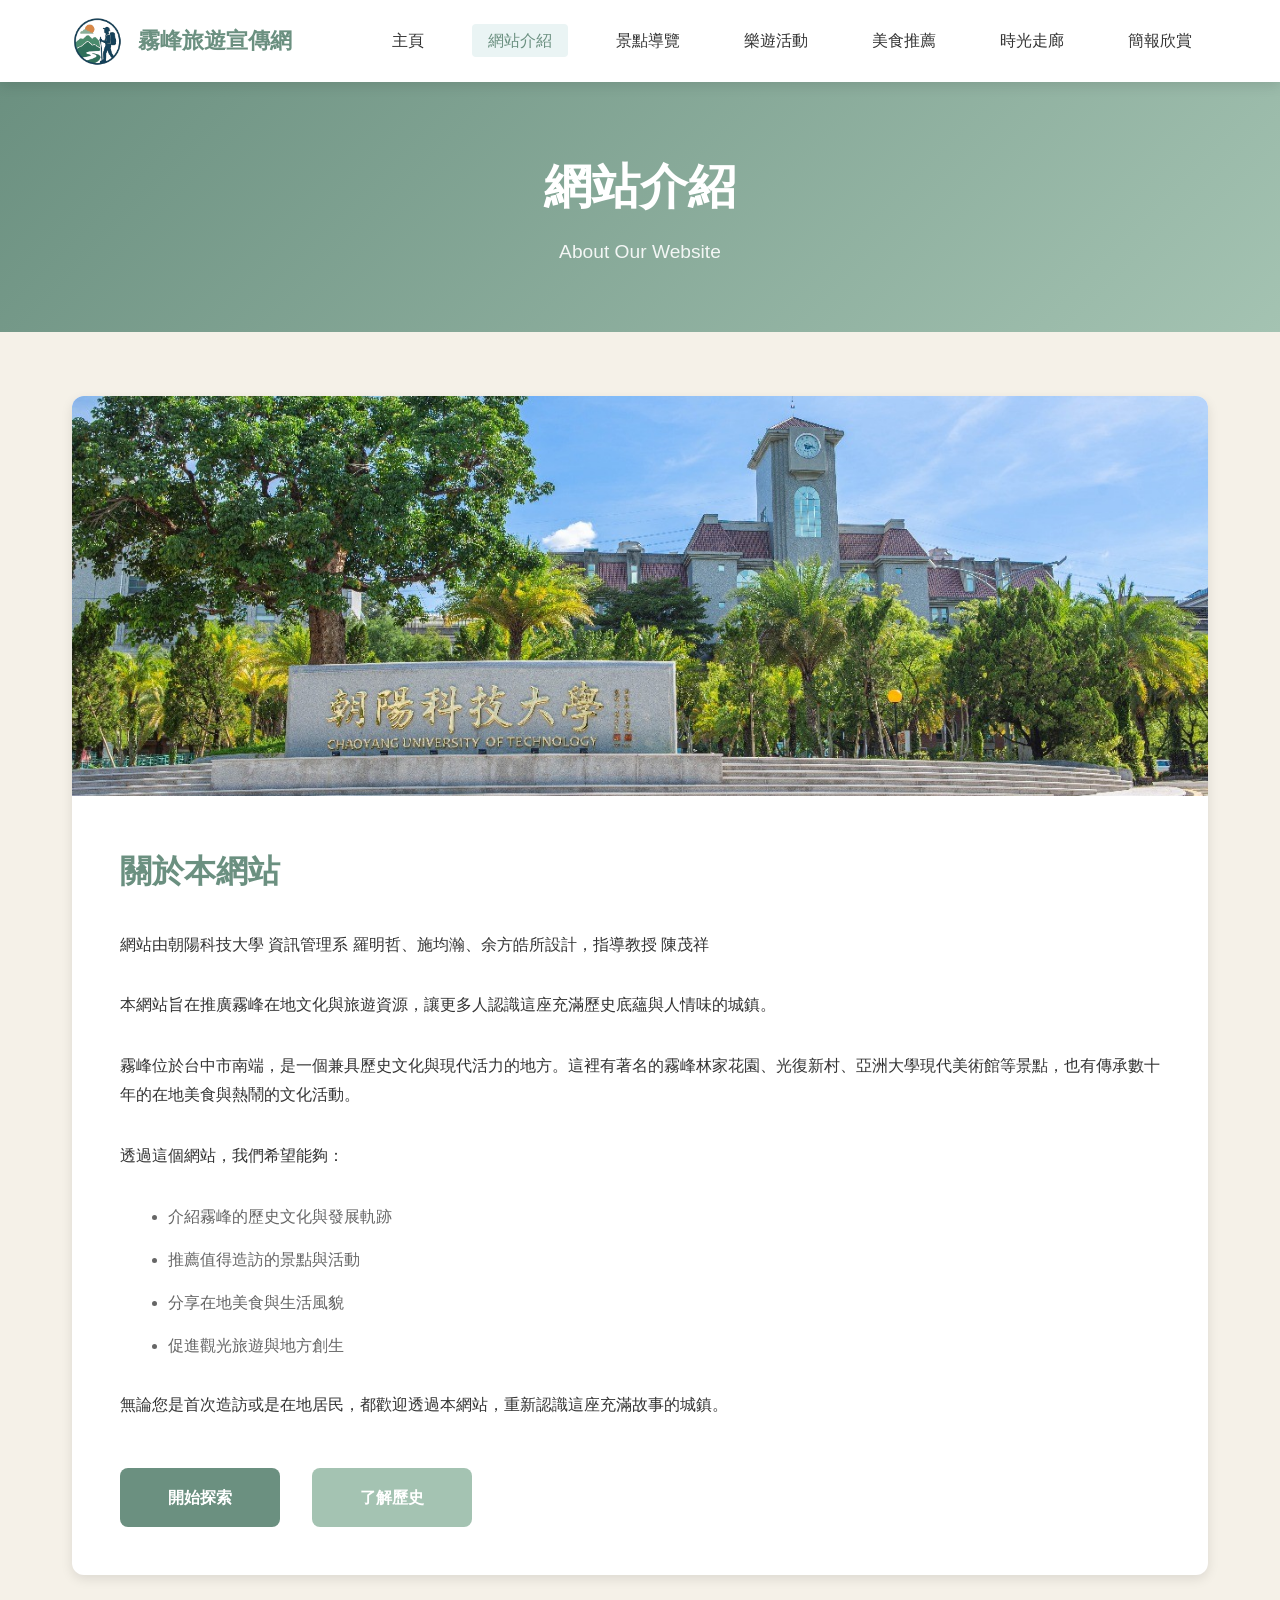
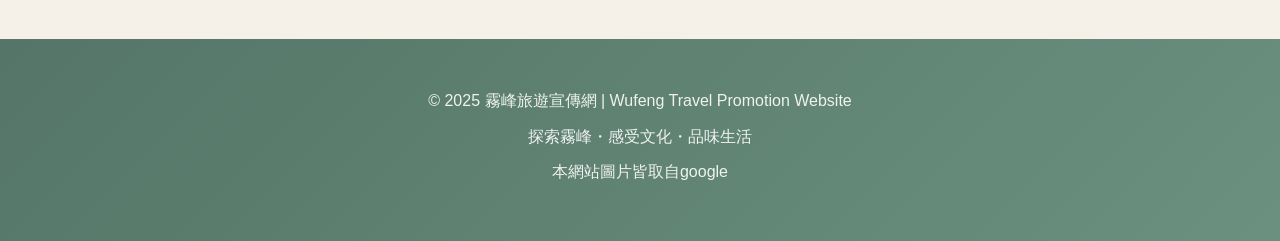
==== about.html @ ab8f2847 "Initial website upload" ====
<!DOCTYPE html>
<html lang="zh-TW">
<head>
    <meta charset="UTF-8">
    <meta name="viewport" content="width=device-width, initial-scale=1.0">
    <title>網站介紹 | 霧峰旅遊宣傳網</title>
    <link rel="stylesheet" href="css/style.css">
</head>
<body>
    <!-- 導覽列 -->
    <nav class="navbar">
        <div class="nav-container">
            <div class="nav-brand">
                <img src="Website Materials/Image/logo.png" alt="霧峰旅遊 Logo" class="logo">
                <span class="site-title">霧峰旅遊宣傳網</span>
            </div>
            <button class="nav-toggle" id="navToggle">
                <span></span>
                <span></span>
                <span></span>
            </button>
            <ul class="nav-menu" id="navMenu">
                <li><a href="index.html">主頁</a></li>
                <li><a href="about.html" class="active">網站介紹</a></li>
                <li><a href="attractions.html">景點導覽</a></li>
                <li><a href="activities.html">樂遊活動</a></li>
                <li><a href="food.html">美食推薦</a></li>
                <li><a href="timeline.html">時光走廊</a></li>
                <li><a href="powerpoint.html">簡報欣賞</a></li>
            </ul>
        </div>
    </nav>

    <!-- 頁面標題 -->
    <section class="page-header">
        <div class="container">
            <h1>網站介紹</h1>
            <p>About Our Website</p>
        </div>
    </section>

    <!-- 網站介紹內容 -->
    <section class="content-section">
        <div class="container">
            <div class="about-content">
                <div class="about-image">
                    <img src="Website Materials/Image/Website Introduction.jpeg" alt="霧峰地標">
                </div>
                <div class="about-text">
                    <h2>關於本網站</h2>
                    <p>網站由朝陽科技大學 資訊管理系 羅明哲、施均瀚、余方皓所設計，指導教授 陳茂祥</p>
                    <p>本網站旨在推廣霧峰在地文化與旅遊資源，讓更多人認識這座充滿歷史底蘊與人情味的城鎮。</p>

                    <p>霧峰位於台中市南端，是一個兼具歷史文化與現代活力的地方。這裡有著名的霧峰林家花園、光復新村、亞洲大學現代美術館等景點，也有傳承數十年的在地美食與熱鬧的文化活動。</p>

                    <p>透過這個網站，我們希望能夠：</p>
                    <ul>
                        <li>介紹霧峰的歷史文化與發展軌跡</li>
                        <li>推薦值得造訪的景點與活動</li>
                        <li>分享在地美食與生活風貌</li>
                        <li>促進觀光旅遊與地方創生</li>
                    </ul>

                    <p>無論您是首次造訪或是在地居民，都歡迎透過本網站，重新認識這座充滿故事的城鎮。</p>

                    <div class="about-cta">
                        <a href="attractions.html" class="btn btn-primary">開始探索</a>
                        <a href="timeline.html" class="btn btn-secondary">了解歷史</a>
                    </div>
                </div>
            </div>
        </div>
    </section>

    <!-- 頁尾 -->
    <footer class="footer">
        <div class="container">
            <p>&copy; 2025 霧峰旅遊宣傳網 | Wufeng Travel Promotion Website</p>
            <p>探索霧峰・感受文化・品味生活</p>
            <p>本網站圖片皆取自google</p>
            <button class="back-to-top" id="backToTop">↑</button>
        </div>
    </footer>

    <script src="js/main.js"></script>
</body>
</html>
---- css/style.css ----
/* ========================================
   全域設定
   ======================================== */

* {
    margin: 0;
    padding: 0;
    box-sizing: border-box;
}

:root {
    /* 配色方案 - 溫潤米色 + 青綠色 */
    --primary-color: #6b9080;
    --primary-dark: #547567;
    --secondary-color: #a4c3b2;
    --accent-color: #eaf4f4;
    --bg-cream: #f5f1e8;
    --bg-white: #ffffff;
    --text-dark: #333333;
    --text-light: #666666;
    --text-white: #ffffff;
    --border-color: #e0dcd0;

    /* 字體 */
    --font-main: 'Microsoft JhengHei', 'PingFang TC', 'Noto Sans TC', sans-serif;

    /* 間距 */
    --spacing-xs: 0.5rem;
    --spacing-sm: 1rem;
    --spacing-md: 2rem;
    --spacing-lg: 3rem;
    --spacing-xl: 4rem;

    /* 陰影 */
    --shadow-sm: 0 2px 4px rgba(0, 0, 0, 0.08);
    --shadow-md: 0 4px 12px rgba(0, 0, 0, 0.1);
    --shadow-lg: 0 8px 24px rgba(0, 0, 0, 0.12);

    /* 圓角 */
    --radius-sm: 4px;
    --radius-md: 8px;
    --radius-lg: 12px;

    /* 轉場 */
    --transition: all 0.3s ease;
}

html {
    scroll-behavior: smooth;
    font-size: 16px;
}

body {
    font-family: var(--font-main);
    color: var(--text-dark);
    background-color: var(--bg-white);
    line-height: 1.7;
    overflow-x: hidden;
}

img {
    max-width: 100%;
    height: auto;
    display: block;
}

a {
    text-decoration: none;
    color: inherit;
    transition: var(--transition);
}

/* ========================================
   容器與版型
   ======================================== */

.container {
    max-width: 1200px;
    margin: 0 auto;
    padding: 0 var(--spacing-md);
}

/* ========================================
   導覽列（固定）
   ======================================== */

.navbar {
    position: sticky;
    top: 0;
    background-color: var(--bg-white);
    box-shadow: var(--shadow-md);
    z-index: 1000;
    padding: var(--spacing-sm) 0;
}

.nav-container {
    max-width: 1200px;
    margin: 0 auto;
    padding: 0 var(--spacing-md);
    display: flex;
    justify-content: space-between;
    align-items: center;
}

.nav-brand {
    display: flex;
    align-items: center;
    gap: var(--spacing-sm);
}

.logo {
    height: 50px;
    width: auto;
}

.site-title {
    font-size: 1.4rem;
    font-weight: 700;
    color: var(--primary-color);
}

.nav-menu {
    display: flex;
    list-style: none;
    gap: var(--spacing-md);
}

.nav-menu a {
    font-size: 1rem;
    font-weight: 500;
    color: var(--text-dark);
    padding: var(--spacing-xs) var(--spacing-sm);
    border-radius: var(--radius-sm);
    transition: var(--transition);
}

.nav-menu a:hover,
.nav-menu a.active {
    color: var(--primary-color);
    background-color: var(--accent-color);
}

/* 漢堡選單按鈕（手機版） */
.nav-toggle {
    display: none;
    flex-direction: column;
    gap: 4px;
    background: none;
    border: none;
    cursor: pointer;
    padding: var(--spacing-xs);
}

.nav-toggle span {
    display: block;
    width: 25px;
    height: 3px;
    background-color: var(--primary-color);
    border-radius: 2px;
    transition: var(--transition);
}

/* ========================================
   輪播圖
   ======================================== */

.carousel-section {
    position: relative;
    width: 100%;
    overflow: hidden;
}

.carousel {
    position: relative;
    width: 100%;
    height: 600px;
}

.carousel-inner {
    display: flex;
    height: 100%;
    transition: transform 0.5s ease-in-out;
}

.carousel-item {
    min-width: 100%;
    height: 100%;
    position: relative;
    display: none;
}

.carousel-item.active {
    display: block;
}

.carousel-item img {
    width: 100%;
    height: 100%;
    object-fit: cover;
}

.carousel-caption {
    position: absolute;
    bottom: 80px;
    left: 50%;
    transform: translateX(-50%);
    text-align: center;
    color: var(--text-white);
    background: rgba(0, 0, 0, 0.5);
    padding: var(--spacing-md) var(--spacing-lg);
    border-radius: var(--radius-lg);
    backdrop-filter: blur(8px);
    max-width: 90%;
}

.carousel-caption h2 {
    font-size: 2.5rem;
    margin-bottom: var(--spacing-sm);
    font-weight: 700;
}

.carousel-caption p {
    font-size: 1.2rem;
    opacity: 0.95;
}

/* 輪播控制按鈕 */
.carousel-control {
    position: absolute;
    top: 50%;
    transform: translateY(-50%);
    background-color: rgba(255, 255, 255, 0.8);
    color: var(--primary-color);
    border: none;
    padding: var(--spacing-sm) var(--spacing-md);
    font-size: 2rem;
    cursor: pointer;
    border-radius: var(--radius-md);
    transition: var(--transition);
    z-index: 10;
}

.carousel-control:hover {
    background-color: var(--primary-color);
    color: var(--text-white);
}

.carousel-control.prev {
    left: 20px;
}

.carousel-control.next {
    right: 20px;
}

/* 輪播指示器 */
.carousel-indicators {
    position: absolute;
    bottom: 20px;
    left: 50%;
    transform: translateX(-50%);
    display: flex;
    gap: 10px;
    z-index: 10;
}

.carousel-indicator {
    width: 12px;
    height: 12px;
    border-radius: 50%;
    background-color: rgba(255, 255, 255, 0.5);
    border: 2px solid var(--text-white);
    cursor: pointer;
    transition: var(--transition);
}

.carousel-indicator.active {
    background-color: var(--text-white);
    transform: scale(1.2);
}

/* ========================================
   快速導覽區
   ======================================== */

.quick-nav {
    padding: var(--spacing-xl) 0;
    background-color: var(--bg-cream);
}

.section-title {
    text-align: center;
    font-size: 2.2rem;
    color: var(--primary-color);
    margin-bottom: var(--spacing-lg);
    font-weight: 700;
}

.quick-nav-grid {
    display: grid;
    grid-template-columns: repeat(auto-fit, minmax(250px, 1fr));
    gap: var(--spacing-md);
    margin-top: var(--spacing-md);
}

.quick-nav-card {
    background-color: var(--bg-white);
    padding: var(--spacing-md);
    border-radius: var(--radius-lg);
    text-align: center;
    box-shadow: var(--shadow-sm);
    transition: var(--transition);
    cursor: pointer;
}

.quick-nav-card:hover {
    transform: translateY(-8px);
    box-shadow: var(--shadow-lg);
    background-color: var(--accent-color);
}

.quick-nav-icon {
    font-size: 3rem;
    margin-bottom: var(--spacing-sm);
}

.quick-nav-card h3 {
    font-size: 1.4rem;
    color: var(--primary-color);
    margin-bottom: var(--spacing-xs);
}

.quick-nav-card p {
    color: var(--text-light);
    font-size: 0.95rem;
}

/* ========================================
   音樂欣賞區
   ======================================== */

.music-section {
    padding: var(--spacing-xl) 0;
    background-color: var(--bg-white);
}

.music-description {
    text-align: center;
    color: var(--text-light);
    margin-bottom: var(--spacing-md);
    font-size: 1.1rem;
}

.video-container {
    max-width: 800px;
    margin: 0 auto;
    border-radius: var(--radius-lg);
    overflow: hidden;
    box-shadow: var(--shadow-lg);
}

.video-container video {
    width: 100%;
    height: auto;
    display: block;
}

/* ========================================
   頁面標題
   ======================================== */

.page-header {
    background: linear-gradient(135deg, var(--primary-color), var(--secondary-color));
    color: var(--text-white);
    padding: var(--spacing-xl) 0;
    text-align: center;
}

.page-header h1 {
    font-size: 3rem;
    margin-bottom: var(--spacing-xs);
    font-weight: 700;
}

.page-header p {
    font-size: 1.2rem;
    opacity: 0.9;
}

/* ========================================
   內容區域
   ======================================== */

.content-section {
    padding: var(--spacing-xl) 0;
    background-color: var(--bg-cream);
}

/* About 頁面 */
.about-content {
    background-color: var(--bg-white);
    border-radius: var(--radius-lg);
    overflow: hidden;
    box-shadow: var(--shadow-md);
}

.about-image img {
    width: 100%;
    height: 400px;
    object-fit: cover;
}

.about-text {
    padding: var(--spacing-lg);
}

.about-text h2 {
    color: var(--primary-color);
    font-size: 2rem;
    margin-bottom: var(--spacing-md);
}

.about-text p {
    margin-bottom: var(--spacing-md);
    line-height: 1.8;
    color: var(--text-dark);
}

.about-text ul {
    margin: var(--spacing-md) 0;
    padding-left: var(--spacing-lg);
}

.about-text li {
    margin-bottom: var(--spacing-sm);
    color: var(--text-light);
}

.about-cta {
    display: flex;
    gap: var(--spacing-md);
    margin-top: var(--spacing-lg);
}

/* ========================================
   項目網格（景點、活動、美食）
   ======================================== */

.items-grid {
    display: grid;
    grid-template-columns: repeat(auto-fill, minmax(350px, 1fr));
    gap: var(--spacing-lg);
}

.item-card {
    background-color: var(--bg-white);
    border-radius: var(--radius-lg);
    overflow: hidden;
    box-shadow: var(--shadow-md);
    transition: var(--transition);
}

.item-card:hover {
    transform: translateY(-5px);
    box-shadow: var(--shadow-lg);
}

.item-image {
    width: 100%;
    height: 250px;
    overflow: hidden;
}

.item-image img {
    width: 100%;
    height: 100%;
    object-fit: cover;
    transition: var(--transition);
}

.item-card:hover .item-image img {
    transform: scale(1.08);
}

.item-content {
    padding: var(--spacing-md);
}

.item-content h3 {
    color: var(--primary-color);
    font-size: 1.4rem;
    margin-bottom: var(--spacing-sm);
}

.item-date {
    color: var(--text-light);
    font-size: 0.9rem;
    margin-bottom: var(--spacing-sm);
}

.item-description {
    color: var(--text-dark);
    line-height: 1.7;
    margin-bottom: var(--spacing-md);
}

.item-meta {
    background-color: var(--accent-color);
    padding: var(--spacing-sm);
    border-radius: var(--radius-sm);
    margin: var(--spacing-md) 0;
    font-size: 0.95rem;
}

.item-meta p {
    margin-bottom: var(--spacing-xs);
}

.item-status {
    color: #d97706;
    font-weight: 600;
}

/* 美食頁面特殊樣式 */
.item-card.featured {
    grid-column: span 1;
}

.item-card.featured .item-content h4 {
    color: var(--primary-color);
    font-size: 1.2rem;
    margin-top: var(--spacing-md);
    margin-bottom: var(--spacing-sm);
}

.food-highlight {
    background: linear-gradient(135deg, var(--accent-color), var(--secondary-color));
    padding: var(--spacing-md);
    border-radius: var(--radius-md);
    margin-top: var(--spacing-md);
}

.food-highlight h4 {
    color: var(--primary-dark) !important;
    margin-bottom: var(--spacing-sm);
}

.food-highlight p {
    color: var(--text-dark);
    line-height: 1.8;
    font-style: italic;
}

/* 活動橫幅 */
.event-banner {
    width: 100%;
    height: 400px;
    overflow: hidden;
    border-radius: var(--radius-lg);
    margin-bottom: var(--spacing-lg);
    box-shadow: var(--shadow-md);
}

.event-banner img {
    width: 100%;
    height: 100%;
    object-fit: cover;
}

.event-intro {
    background-color: var(--bg-white);
    padding: var(--spacing-lg);
    border-radius: var(--radius-lg);
    margin-bottom: var(--spacing-lg);
    box-shadow: var(--shadow-md);
}

.event-intro h2 {
    color: var(--primary-color);
    font-size: 2rem;
    margin-bottom: var(--spacing-md);
}

.event-intro p {
    line-height: 1.8;
    margin-bottom: var(--spacing-md);
    color: var(--text-dark);
}

/* ========================================
   時光走廊
   ======================================== */

.timeline-section {
    padding: var(--spacing-xl) 0;
    background-color: var(--bg-cream);
}

.timeline-banner {
    width: 100%;
    height: 400px;
    overflow: hidden;
    border-radius: var(--radius-lg);
    margin-bottom: var(--spacing-lg);
    box-shadow: var(--shadow-md);
}

.timeline-banner img {
    width: 100%;
    height: 100%;
    object-fit: cover;
}

.timeline-intro {
    background-color: var(--bg-white);
    padding: var(--spacing-lg);
    border-radius: var(--radius-lg);
    margin-bottom: var(--spacing-xl);
    box-shadow: var(--shadow-md);
    text-align: center;
}

.timeline-intro h2 {
    color: var(--primary-color);
    font-size: 1.8rem;
    margin-bottom: var(--spacing-md);
}

.timeline-intro p {
    line-height: 1.9;
    color: var(--text-dark);
    font-size: 1.05rem;
}

.timeline-content {
    position: relative;
    padding-left: 60px;
}

.timeline-item {
    position: relative;
    margin-bottom: var(--spacing-xl);
}

.timeline-marker {
    position: absolute;
    left: -60px;
    top: 0;
}

.timeline-icon {
    width: 50px;
    height: 50px;
    border-radius: 50%;
    background-color: var(--primary-color);
    color: var(--text-white);
    display: flex;
    align-items: center;
    justify-content: center;
    font-size: 1.5rem;
    box-shadow: var(--shadow-md);
}

.timeline-item::before {
    content: '';
    position: absolute;
    left: -35px;
    top: 50px;
    width: 3px;
    height: calc(100% + 40px);
    background: linear-gradient(to bottom, var(--primary-color), var(--secondary-color));
}

.timeline-item:last-child::before {
    display: none;
}

.timeline-card {
    background-color: var(--bg-white);
    padding: var(--spacing-lg);
    border-radius: var(--radius-lg);
    box-shadow: var(--shadow-md);
    transition: var(--transition);
}

.timeline-card:hover {
    box-shadow: var(--shadow-lg);
    transform: translateX(5px);
}

.timeline-card h3 {
    color: var(--primary-color);
    font-size: 1.6rem;
    margin-bottom: var(--spacing-md);
}

.timeline-card p {
    line-height: 1.8;
    color: var(--text-dark);
    margin-bottom: var(--spacing-md);
}

.timeline-closing {
    text-align: center;
    font-style: italic;
    color: var(--primary-dark);
    font-size: 1.1rem;
    font-weight: 500;
    margin-top: var(--spacing-lg);
}

/* ========================================
   查看更多功能
   ======================================== */

.item-description-container {
    position: relative;
}

.item-description.collapsed {
    max-height: 4.5em;
    overflow: hidden;
    position: relative;
}

.item-description.collapsed::after {
    content: '';
    position: absolute;
    bottom: 0;
    left: 0;
    right: 0;
    height: 2em;
    background: linear-gradient(to bottom, transparent, var(--bg-white));
}

.item-description.expanded {
    max-height: none;
}

.read-more-btn {
    display: inline-block;
    color: var(--primary-color);
    font-weight: 600;
    font-size: 0.9rem;
    cursor: pointer;
    margin-top: var(--spacing-xs);
    padding: var(--spacing-xs) 0;
    border: none;
    background: none;
    transition: var(--transition);
}

.read-more-btn:hover {
    color: var(--primary-dark);
    text-decoration: underline;
}

.read-more-btn::after {
    content: ' ▼';
    font-size: 0.8em;
}

.read-more-btn.expanded::after {
    content: ' ▲';
}

/* ========================================
   按鈕
   ======================================== */

.btn {
    display: inline-block;
    padding: var(--spacing-sm) var(--spacing-lg);
    border-radius: var(--radius-md);
    font-weight: 600;
    text-align: center;
    cursor: pointer;
    transition: var(--transition);
    border: none;
    font-size: 1rem;
}

.btn-primary {
    background-color: var(--primary-color);
    color: var(--text-white);
}

.btn-primary:hover {
    background-color: var(--primary-dark);
    transform: translateY(-2px);
    box-shadow: var(--shadow-md);
}

.btn-secondary {
    background-color: var(--secondary-color);
    color: var(--text-white);
}

.btn-secondary:hover {
    background-color: var(--primary-color);
    transform: translateY(-2px);
    box-shadow: var(--shadow-md);
}

.btn-small {
    padding: var(--spacing-xs) var(--spacing-md);
    font-size: 0.9rem;
}

.btn-disabled {
    background-color: #cccccc;
    color: #666666;
    cursor: not-allowed;
}

.btn-disabled:hover {
    transform: none;
    box-shadow: none;
}

/* ========================================
   頁尾
   ======================================== */

.footer {
    background: linear-gradient(135deg, var(--primary-dark), var(--primary-color));
    color: var(--text-white);
    padding: var(--spacing-lg) 0;
    text-align: center;
    margin-top: auto;
}

.footer p {
    margin-bottom: var(--spacing-xs);
    opacity: 0.9;
}

.back-to-top {
    position: fixed;
    bottom: 30px;
    right: 30px;
    width: 50px;
    height: 50px;
    background-color: var(--primary-color);
    color: var(--text-white);
    border: none;
    border-radius: 50%;
    font-size: 1.5rem;
    cursor: pointer;
    box-shadow: var(--shadow-lg);
    transition: var(--transition);
    opacity: 0;
    visibility: hidden;
}

.back-to-top.visible {
    opacity: 1;
    visibility: visible;
}

.back-to-top:hover {
    background-color: var(--primary-dark);
    transform: translateY(-5px);
}

/* ========================================
   Modal 彈窗樣式
   ======================================== */

.modal {
    display: none;
    position: fixed;
    z-index: 2000;
    left: 0;
    top: 0;
    width: 100%;
    height: 100%;
    overflow: auto;
    background-color: rgba(0, 0, 0, 0.7);
    animation: fadeIn 0.3s ease;
}

@keyframes fadeIn {
    from { opacity: 0; }
    to { opacity: 1; }
}

.modal.show {
    display: block;
}

.modal-content {
    position: relative;
    background-color: var(--bg-white);
    margin: 2% auto;
    padding: 0;
    border-radius: var(--radius-lg);
    width: 90%;
    max-width: 900px;
    max-height: 90vh;
    overflow-y: auto;
    box-shadow: var(--shadow-lg);
    animation: slideDown 0.3s ease;
}

@keyframes slideDown {
    from {
        transform: translateY(-50px);
        opacity: 0;
    }
    to {
        transform: translateY(0);
        opacity: 1;
    }
}

.modal-close {
    position: sticky;
    top: 10px;
    right: 10px;
    float: right;
    width: 45px;
    height: 45px;
    font-size: 2rem;
    font-weight: 300;
    color: var(--text-white);
    background-color: rgba(107, 144, 128, 0.9);
    display: flex;
    align-items: center;
    justify-content: center;
    cursor: pointer;
    z-index: 10;
    border-radius: 50%;
    transition: var(--transition);
    box-shadow: var(--shadow-md);
}

.modal-close:hover,
.modal-close:focus {
    background-color: var(--primary-dark);
    transform: rotate(90deg) scale(1.1);
    box-shadow: var(--shadow-lg);
}

.detail-content {
    padding: 0;
}

.detail-content h2 {
    color: var(--text-white);
    font-size: 2.2rem;
    margin: 0;
    padding: var(--spacing-lg);
    line-height: 1.4;
    background: linear-gradient(135deg, var(--primary-color), var(--secondary-color));
    border-radius: var(--radius-lg) var(--radius-lg) 0 0;
    text-shadow: 0 2px 4px rgba(0, 0, 0, 0.2);
}

.detail-category {
    width: 800px;
    height: 50px;
    color: rgba(255, 255, 255, 0.95);
    font-size: 1rem;
    margin: 0;
    padding: 0 var(--spacing-lg) var(--spacing-md) var(--spacing-lg);
    background: linear-gradient(135deg, var(--primary-color), var(--secondary-color));
    display: flex;
    align-items: center;
    gap: var(--spacing-xs);
    
    /* 🟢 加入這兩行 */
border-top-right-radius: 12px;
}
.detail-cate {
    width: 100%;
    height: 30px;
    color: rgba(255, 255, 255, 0.95);
    font-size: 1rem;
    margin: 0;
    padding: 0 var(--spacing-lg) var(--spacing-md) var(--spacing-lg);
    background: linear-gradient(135deg, var(--primary-color), var(--secondary-color));
    display: flex;
    align-items: center;
    gap: var(--spacing-xs);
}

.detail-category::before {
    content: '📅';
    font-size: 1.2rem;
}

.detail-image {
    width: 100%;
    height: 450px;
    object-fit: cover;
    margin: 0;
    box-shadow: 0 4px 8px rgba(0, 0, 0, 0.1) inset;
}

.detail-text {
    line-height: 1.8;
    padding: var(--spacing-lg);
}

.detail-text h3 {
    color: var(--primary-color);
    font-size: 1.6rem;
    margin-top: var(--spacing-xl);
    margin-bottom: var(--spacing-md);
    padding-bottom: var(--spacing-sm);
    border-bottom: 3px solid var(--accent-color);
    display: flex;
    align-items: center;
    gap: var(--spacing-sm);
}

.detail-text h3::before {
    content: '✦';
    color: var(--secondary-color);
    font-size: 1.4rem;
}

.detail-text h3:first-of-type {
    margin-top: 0;
}

.detail-text h4 {
    color: var(--primary-dark);
    font-size: 1.2rem;
    margin-top: var(--spacing-lg);
    margin-bottom: var(--spacing-md);
    display: flex;
    align-items: center;
    gap: var(--spacing-xs);
}

.detail-text h4::before {
    content: '▸';
    color: var(--secondary-color);
    font-size: 1rem;
}

.detail-text p {
    margin-bottom: var(--spacing-md);
    color: var(--text-dark);
    text-align: justify;
}

.detail-text p strong {
    color: var(--primary-dark);
    font-weight: 600;
    background-color: var(--accent-color);
    padding: 2px 6px;
    border-radius: 3px;
}

/* 資訊卡片樣式 */
.info-card {
    background: linear-gradient(135deg, var(--accent-color), #f0f8f8);
    padding: var(--spacing-md);
    border-radius: var(--radius-md);
    margin: var(--spacing-md) 0;
    border-left: 4px solid var(--primary-color);
    box-shadow: var(--shadow-sm);
}

.info-card p {
    margin-bottom: var(--spacing-sm);
}

.info-card p:last-child {
    margin-bottom: 0;
}

/* 列表樣式優化 */
.detail-text p:has(strong)::before {
    margin-right: var(--spacing-xs);
}

/* 演出陣容特殊樣式 */
.lineup-item {
    background-color: var(--bg-white);
    padding: var(--spacing-sm) var(--spacing-md);
    margin: var(--spacing-xs) 0;
    border-radius: var(--radius-sm);
    border-left: 3px solid var(--secondary-color);
    transition: var(--transition);
}

.lineup-item:hover {
    transform: translateX(5px);
    box-shadow: var(--shadow-sm);
}

/* ========================================
   響應式設計
   ======================================== */

@media (max-width: 768px) {
    /* 導覽列 */
    .nav-toggle {
        display: flex;
    }

    .nav-menu {
        position: fixed;
        top: 80px;
        left: -100%;
        width: 100%;
        flex-direction: column;
        background-color: var(--bg-white);
        box-shadow: var(--shadow-lg);
        padding: var(--spacing-md);
        transition: var(--transition);
        gap: 0;
    }

    .nav-menu.active {
        left: 0;
    }

    .nav-menu li {
        width: 100%;
        border-bottom: 1px solid var(--border-color);
    }

    .nav-menu a {
        display: block;
        padding: var(--spacing-md);
        width: 100%;
    }

    .site-title {
        font-size: 1.1rem;
    }

    .logo {
        height: 40px;
    }

    /* 輪播圖 */
    .carousel {
        height: 400px;
    }

    .carousel-caption h2 {
        font-size: 1.8rem;
    }

    .carousel-caption p {
        font-size: 1rem;
    }

    .carousel-control {
        padding: var(--spacing-xs) var(--spacing-sm);
        font-size: 1.5rem;
    }

    /* 頁面標題 */
    .page-header h1 {
        font-size: 2rem;
    }

    .page-header p {
        font-size: 1rem;
    }

    /* 區塊標題 */
    .section-title {
        font-size: 1.8rem;
    }

    /* 快速導覽 */
    .quick-nav-grid {
        grid-template-columns: 1fr;
    }

    /* 項目網格 */
    .items-grid {
        grid-template-columns: 1fr;
    }

    /* About CTA */
    .about-cta {
        flex-direction: column;
    }

    .about-cta .btn {
        width: 100%;
    }

    /* 時光走廊 */
    .timeline-content {
        padding-left: 40px;
    }

    .timeline-marker {
        left: -40px;
    }

    .timeline-icon {
        width: 40px;
        height: 40px;
        font-size: 1.2rem;
    }

    .timeline-item::before {
        left: -20px;
        top: 40px;
    }

    .timeline-card h3 {
        font-size: 1.3rem;
    }

    /* 橫幅圖片 */
    .timeline-banner,
    .event-banner {
        height: 250px;
    }

    /* 返回頂部按鈕 */
    .back-to-top {
        bottom: 20px;
        right: 20px;
        width: 45px;
        height: 45px;
        font-size: 1.3rem;
    }

    /* Modal 彈窗 */
    .modal-content {
        width: 95%;
        margin: 5% auto;
        max-height: 85vh;
    }

    .detail-image {
        height: 250px;
    }

    .detail-content h2 {
        font-size: 1.5rem;
    }

    .detail-text h3 {
        font-size: 1.3rem;
    }

    .modal-close {
        font-size: 2rem;
        padding: var(--spacing-xs) var(--spacing-sm);
    }
}

@media (max-width: 480px) {
    html {
        font-size: 14px;
    }

    .carousel {
        height: 300px;
    }

    .carousel-caption {
        bottom: 40px;
        padding: var(--spacing-sm) var(--spacing-md);
    }

    .carousel-caption h2 {
        font-size: 1.4rem;
    }

    .carousel-caption p {
        font-size: 0.9rem;
    }
}

/* ========================================
   覆蓋 Modal「了解更多」標題與副標題樣式
   ======================================== */

/* 標題區域容器 - 將標題和副標題放在同一行 */
.detail-content {
    position: relative;
}

.detail-content h2 {
    color: var(--text-white);
    font-size: 2.4rem;
    font-weight: 800;
    letter-spacing: 1px;
    margin: 0;
    padding: 1.5rem 2rem 0.5rem 2rem;
    line-height: 1.4;

    /* 柔和漸層＋流動效果 */
    background: linear-gradient(135deg, #6b9080, #a4c3b2, #eaf4f4);
    background-size: 200% 200%;
    animation: gradientShift 6s ease infinite;

    border-top-left-radius: var(--radius-lg);
    border-top-right-radius: var(--radius-lg);

    /* 文字陰影提升可讀性 */
    text-shadow: 0 2px 6px rgba(0, 0, 0, 0.25),
                 0 0 10px rgba(255, 255, 255, 0.35);

    /* 移除底部裝飾線，讓背景連續 */
    border-bottom: none;
}

@keyframes gradientShift {
    0% { background-position: 0% 50%; }
    50% { background-position: 100% 50%; }
    100% { background-position: 0% 50%; }
}

/* 副標標題列（例如：傳統小吃｜超過60年歷史） - 與標題在同一個背景區域 */
.detail-category {
    display: flex;
    align-items: center;
    gap: 0.5rem;
    margin: 0;
    padding: 0.5rem 2rem 1.2rem 2rem;
    font-size: 0.95rem;
    font-weight: 500;
    letter-spacing: 0.5px;

    /* 使用相同的漸層背景，讓它們看起來是一體的 */
    background: linear-gradient(135deg, #6b9080, #a4c3b2, #eaf4f4);
    background-size: 200% 200%;
    animation: gradientShift 6s ease infinite;

    color: rgba(255, 255, 255, 0.95);
    border-bottom: 1px solid rgba(255, 255, 255, 0.3);
}

.detail-category::before {
    content: "";
    font-size: 1.1rem;
}
.ppt-container {
  max-width: 1100px;
  margin: 0 auto;
  padding: 24px 16px 60px;
}

.ppt-section + .ppt-section {
  margin-top: 24px;
}

.ppt-section-title {
  color: #547567;
  font-size: 1.4rem;
  margin: 24px 0 12px;
  font-weight: 700;
  letter-spacing: 0.5px;

}

/* ============= PPT 輪播區（一次只顯示一張） ============= */
.ppt-carousel {
  position: relative;
  display: grid;
  grid-template-columns: auto 1fr auto; /* 左鍵 | 圖片 | 右鍵 */
  align-items: center;
  gap: 8px;
}

.ppt-carousel-viewport {
  overflow: hidden;              /* 只露出中間那一張 */
  scroll-snap-type: x mandatory;
}

.ppt-carousel-track {
  display: flex;
  gap: 0;                        /* 不要間距，剛好一頁一張 */
  padding: 0;
  scroll-behavior: smooth;
}

.ppt-slide {
  width: 100%;
  aspect-ratio: 16 / 9;
  overflow: hidden;
  border-radius: 20px;      /* 和圖片一樣的圓角 */
  padding: 0;
  border: none;
  box-shadow: none;
  background: transparent;
}

/* 16:9 圖片比例（1600x900） */
.ppt-slide img {
  width: 100%;
  height: 100%;     /* 讓圖片強制填滿容器高度 */
  object-fit: cover;
}

.ppt-slide figcaption {
  padding: 8px 10px;
  font-size: 0.9rem;
  color: #333;
}

/* ============= PPT 左右按鈕 ============= */
.ppt-carousel-btn {
  border: none;
  background: #fff;
  width: 38px;
  height: 38px;
  border-radius: 50%;
  box-shadow: 0 6px 16px rgba(0,0,0,0.12);
  cursor: pointer;
  display: grid;
  place-items: center;
  transition: all 0.2s ease;
}

.ppt-carousel-btn:hover {
  transform: translateY(-1px);
  box-shadow: 0 8px 20px rgba(0,0,0,0.16);
}

.ppt-carousel-btn:active {
  transform: translateY(0);
  box-shadow: 0 4px 12px rgba(0,0,0,0.1);
}

.ppt-carousel-btn[disabled] {
  opacity: 0.35;
  cursor: not-allowed;
}
/* ============= PPT 標題美化 ============= */
.ppt-section-title {
  font-size: 1.6rem;
  font-weight: 800;
  color: #547567;
  margin: 32px 0 18px;
  display: flex;
  align-items: center;
  gap: 12px;
  letter-spacing: 1px;
  position: relative;
}

/* 左側彩色小線條 */
.ppt-section-title::before {
  content: "";
  width: 8px;
  height: 28px;
  background: linear-gradient(180deg, #6b9080, #a4c3b2);
  border-radius: 4px;
  display: inline-block;
}

/* 下方細底線 */
.ppt-section-title::after {
  content: "";
  position: absolute;
  left: 0;
  bottom: -6px;
  width: 100%;
  height: 2px;
  background: #e0e0e0;
}


/* ============= PPT 圖片美化（黑框 + 陰影） ============= */
.ppt-slide {
  min-width: 100%;
  scroll-snap-align: start;
  border-radius: 14px;
  overflow: hidden;
  background: #ffffff;
  
  /* 黑框 + 陰影 */
  border: 2px solid rgba(0,0,0,0.85);
  box-shadow: 0 8px 20px rgba(0,0,0,0.20);  
}

.ppt-slide img {
  width: 100%;
  aspect-ratio: 16 / 9;
  object-fit: cover;
}

/* caption 也美化 */
.ppt-slide figcaption {
  padding: 10px;
  font-size: 1rem;
  font-weight: 600;
  text-align: center;
  color: #444;
}


/* ============= RWD ============= */
@media (max-width: 1024px) {
  .ppt-slide { min-width: calc((100% - 12px * 3) / 4); }
  .ppt-slide img { height: 150px; }
}

@media (max-width: 640px) {
  .ppt-slide { min-width: calc((100% - 12px * 1) / 2); }
  .ppt-slide img { height: 140px; }
}
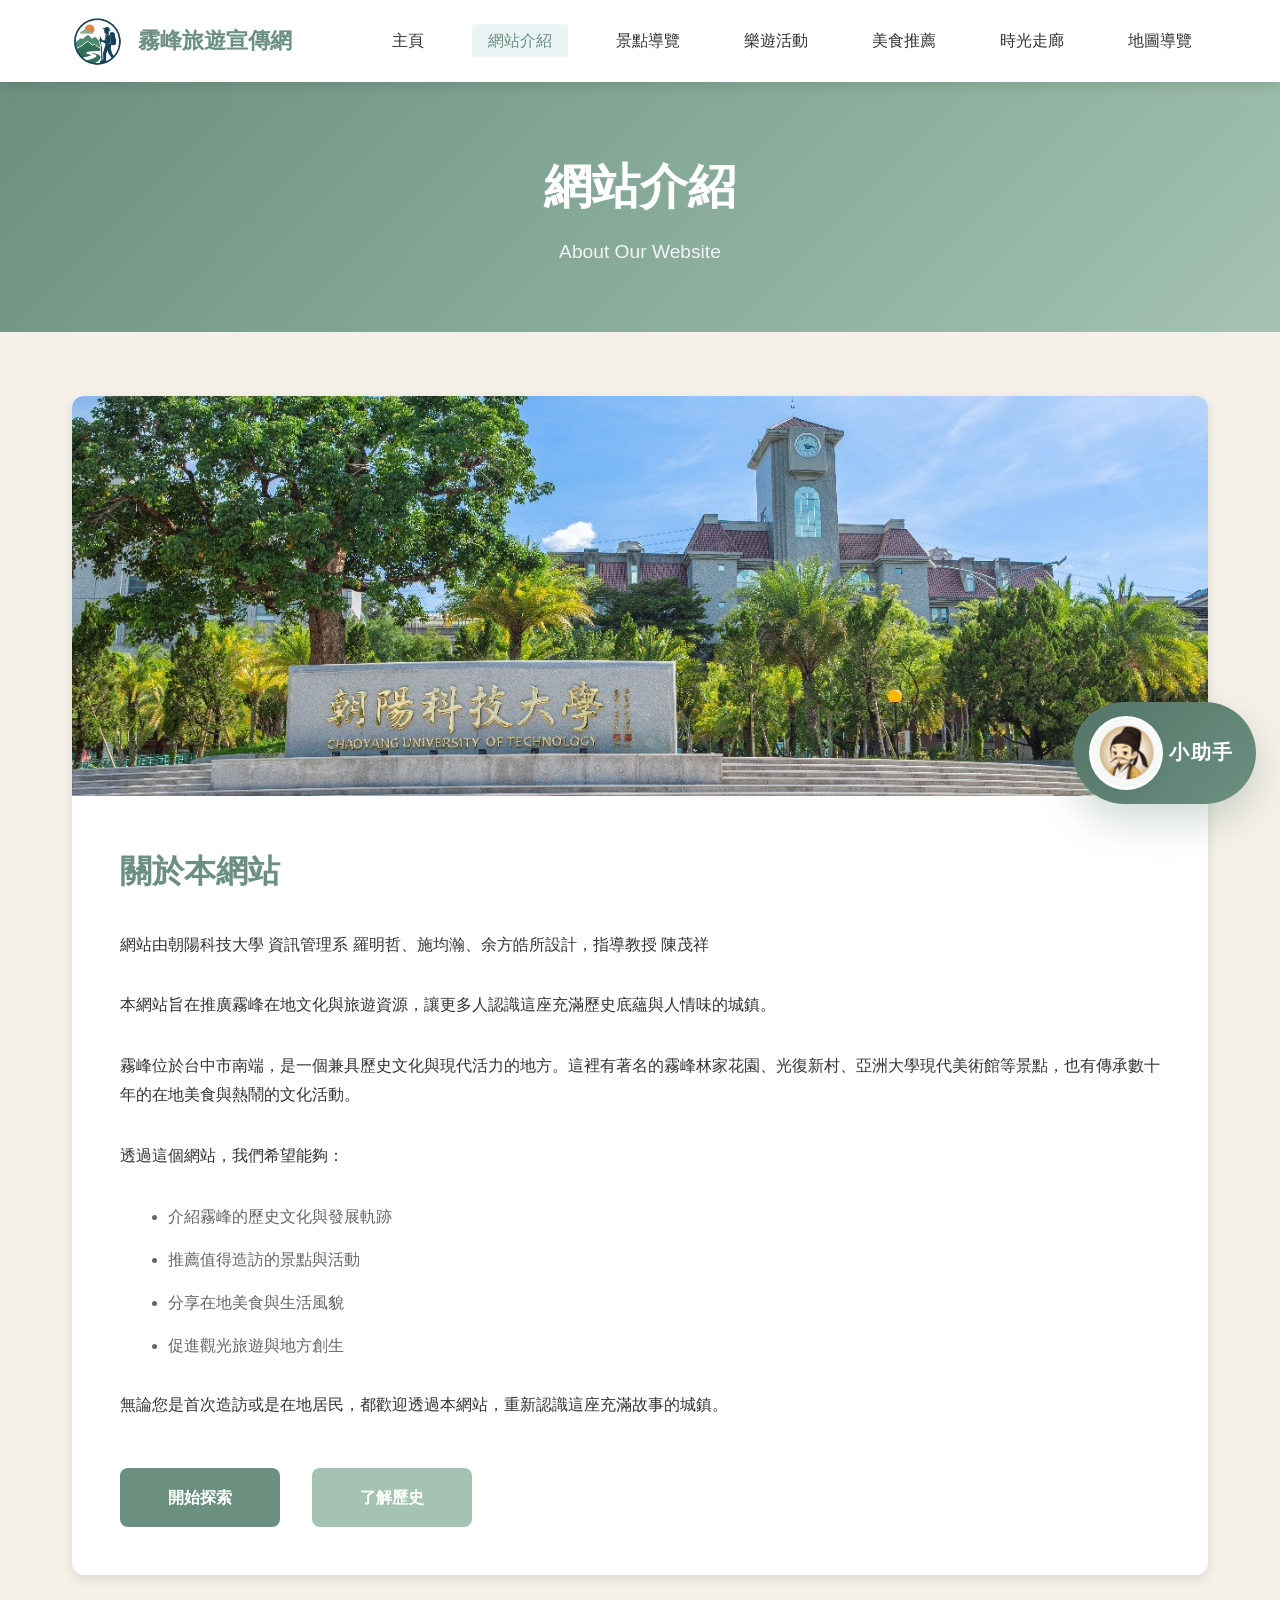
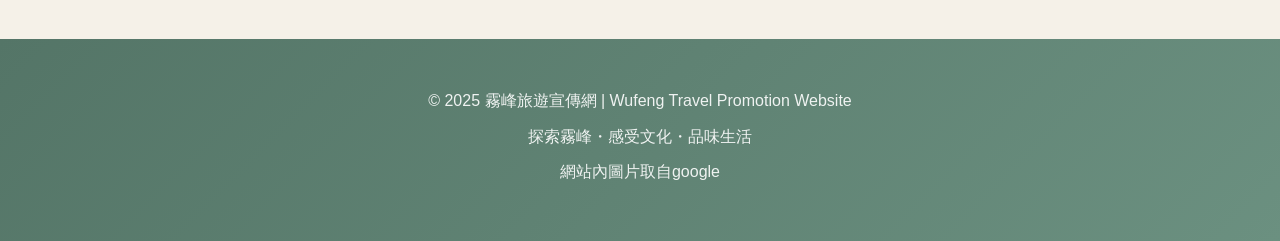
==== commit f7e45b53: "Replace site with current Wufeng website" ====
--- a/about.html
+++ b/about.html
@@ -8,28 +8,7 @@
 </head>
 <body>
     <!-- 導覽列 -->
-    <nav class="navbar">
-        <div class="nav-container">
-            <div class="nav-brand">
-                <img src="Website Materials/Image/logo.png" alt="霧峰旅遊 Logo" class="logo">
-                <span class="site-title">霧峰旅遊宣傳網</span>
-            </div>
-            <button class="nav-toggle" id="navToggle">
-                <span></span>
-                <span></span>
-                <span></span>
-            </button>
-            <ul class="nav-menu" id="navMenu">
-                <li><a href="index.html">主頁</a></li>
-                <li><a href="about.html" class="active">網站介紹</a></li>
-                <li><a href="attractions.html">景點導覽</a></li>
-                <li><a href="activities.html">樂遊活動</a></li>
-                <li><a href="food.html">美食推薦</a></li>
-                <li><a href="timeline.html">時光走廊</a></li>
-                <li><a href="powerpoint.html">簡報欣賞</a></li>
-            </ul>
-        </div>
-    </nav>
+    <div id="site-header"></div>
 
     <!-- 頁面標題 -->
     <section class="page-header">
@@ -73,15 +52,8 @@
     </section>
 
     <!-- 頁尾 -->
-    <footer class="footer">
-        <div class="container">
-            <p>&copy; 2025 霧峰旅遊宣傳網 | Wufeng Travel Promotion Website</p>
-            <p>探索霧峰・感受文化・品味生活</p>
-            <p>本網站圖片皆取自google</p>
-            <button class="back-to-top" id="backToTop">↑</button>
-        </div>
-    </footer>
-
+    <div id="site-footer"></div>
+    <script src="js/includes.js"></script>
     <script src="js/main.js"></script>
 </body>
 </html>
--- a/css/style.css
+++ b/css/style.css
@@ -713,6 +713,156 @@
    查看更多功能
    ======================================== */
 
+/* ========================================
+   Map guide
+   ======================================== */
+
+.map-guide-section {
+    padding: var(--spacing-xl) 0;
+    background-color: var(--bg-cream);
+}
+
+.map-guide-banner {
+    width: 100%;
+    max-width: calc(1041px + (var(--spacing-md) * 2));
+    margin: 0 auto var(--spacing-lg);
+    background-color: var(--bg-white);
+    border-radius: var(--radius-lg);
+    padding: var(--spacing-md);
+    box-shadow: var(--shadow-md);
+}
+
+.map-guide-banner img {
+    width: 100%;
+    max-width: 1041px;
+    aspect-ratio: 1041 / 781;
+    height: auto;
+    display: block;
+    margin: 0 auto;
+    object-fit: contain;
+    border-radius: var(--radius-md);
+}
+
+.map-guide-intro {
+    background-color: var(--bg-white);
+    padding: var(--spacing-lg);
+    border-radius: var(--radius-lg);
+    margin-bottom: var(--spacing-xl);
+    box-shadow: var(--shadow-md);
+    text-align: center;
+}
+
+.map-guide-intro h2 {
+    color: var(--primary-color);
+    font-size: 1.8rem;
+    margin-bottom: var(--spacing-md);
+}
+
+.map-guide-intro p {
+    line-height: 1.9;
+    color: var(--text-dark);
+    font-size: 1.05rem;
+}
+
+.map-route-content {
+    position: relative;
+    padding-left: 70px;
+}
+
+.map-route-item {
+    position: relative;
+    margin-bottom: var(--spacing-xl);
+}
+
+.map-route-marker {
+    position: absolute;
+    left: -70px;
+    top: 0;
+}
+
+.map-route-icon {
+    width: 54px;
+    height: 54px;
+    border-radius: 50%;
+    background-color: var(--primary-color);
+    color: var(--text-white);
+    display: flex;
+    align-items: center;
+    justify-content: center;
+    font-size: 1.25rem;
+    font-weight: 800;
+    box-shadow: var(--shadow-md);
+}
+
+.map-route-item::before {
+    content: '';
+    position: absolute;
+    left: -43px;
+    top: 54px;
+    width: 3px;
+    height: calc(100% + 40px);
+    background: linear-gradient(to bottom, var(--primary-color), var(--secondary-color));
+}
+
+.map-route-item:last-child::before {
+    display: none;
+}
+
+.map-route-card {
+    display: grid;
+    grid-template-columns: minmax(340px, 45%) 1fr;
+    gap: var(--spacing-lg);
+    align-items: stretch;
+    background-color: var(--bg-white);
+    padding: var(--spacing-lg);
+    border-radius: var(--radius-lg);
+    box-shadow: var(--shadow-md);
+    transition: var(--transition);
+}
+
+.map-route-card:hover {
+    box-shadow: var(--shadow-lg);
+    transform: translateX(5px);
+}
+
+.map-route-image {
+    min-height: 340px;
+    overflow: hidden;
+    border-radius: var(--radius-md);
+    background-color: var(--accent-color);
+}
+
+.map-route-image img {
+    width: 100%;
+    height: 100%;
+    object-fit: cover;
+}
+
+.map-route-text {
+    display: flex;
+    flex-direction: column;
+    justify-content: center;
+}
+
+.map-route-text h3 {
+    color: var(--primary-color);
+    font-size: 1.6rem;
+    margin-bottom: var(--spacing-md);
+}
+
+.map-route-text p {
+    line-height: 1.85;
+    color: var(--text-dark);
+    margin-bottom: var(--spacing-md);
+    font-size: 1.05rem;
+}
+
+.map-route-poem {
+    color: var(--primary-dark);
+    font-weight: 700;
+    font-style: italic;
+}
+
 .item-description-container {
     position: relative;
 }
@@ -739,7 +889,7 @@
 
 .read-more-btn {
     display: inline-block;
-    color: var(--primary-color);
+    color: var(--primary-dark);
     font-weight: 600;
     font-size: 0.9rem;
     cursor: pointer;
@@ -861,6 +1011,310 @@
 .back-to-top:hover {
     background-color: var(--primary-dark);
     transform: translateY(-5px);
+}
+
+/* ========================================
+   Floating support chat
+   ======================================== */
+
+.support-chat-widget {
+    --support-green: var(--primary-color);
+    --support-green-dark: var(--primary-dark);
+    --support-green-soft: var(--secondary-color);
+    --support-green-pale: var(--accent-color);
+    --support-green-shadow: rgba(84, 117, 103, 0.28);
+    position: fixed;
+    right: 24px;
+    bottom: 96px;
+    z-index: 2100;
+    display: flex;
+    flex-direction: column;
+    align-items: flex-end;
+    gap: 12px;
+}
+
+.support-chat-story-bubble {
+    position: absolute;
+    right: 18px;
+    bottom: 96px;
+    width: min(340px, calc(100vw - 60px));
+    padding: 16px 18px;
+    border-radius: 18px;
+    background: var(--support-green-pale);
+    color: var(--text-dark);
+    border: 2px solid rgba(107, 144, 128, 0.28);
+    box-shadow: 0 14px 36px var(--support-green-shadow);
+    opacity: 0;
+    visibility: hidden;
+    transform: translateY(8px) scale(0.96);
+    transition: opacity 0.25s ease, transform 0.25s ease, visibility 0.25s ease;
+    pointer-events: none;
+}
+
+.support-chat-story-bubble::after {
+    content: '';
+    position: absolute;
+    right: 26px;
+    bottom: -13px;
+    width: 18px;
+    height: 18px;
+    background: var(--support-green-pale);
+    border-right: 2px solid rgba(107, 144, 128, 0.28);
+    border-bottom: 2px solid rgba(107, 144, 128, 0.28);
+    transform: rotate(45deg);
+}
+
+.support-chat-story-bubble.is-visible {
+    opacity: 1;
+    visibility: visible;
+    transform: translateY(0) scale(1);
+}
+
+.support-chat-story-bubble.is-loading {
+    animation: supportBubblePulse 1.2s ease-in-out infinite;
+}
+
+.support-chat-story-title {
+    font-size: 0.92rem;
+    font-weight: 700;
+    color: var(--support-green-dark);
+    letter-spacing: 0.06em;
+    margin-bottom: 6px;
+}
+
+.support-chat-story-text {
+    font-size: 1.05rem;
+    line-height: 1.6;
+}
+
+@keyframes supportBubblePulse {
+    0%,
+    100% {
+        box-shadow: 0 14px 36px var(--support-green-shadow);
+    }
+    50% {
+        box-shadow: 0 18px 44px rgba(84, 117, 103, 0.38);
+    }
+}
+
+.support-chat-panel {
+    width: min(430px, calc(100vw - 32px));
+    background: rgba(255, 255, 255, 0.98);
+    border: 1px solid rgba(107, 144, 128, 0.3);
+    border-radius: 20px;
+    box-shadow: 0 18px 50px var(--support-green-shadow);
+    overflow: hidden;
+    transform: translateY(12px) scale(0.96);
+    opacity: 0;
+    visibility: hidden;
+    pointer-events: none;
+    transition: opacity 0.25s ease, transform 0.25s ease, visibility 0.25s ease;
+}
+
+.support-chat-widget.is-open .support-chat-panel {
+    transform: translateY(0) scale(1);
+    opacity: 1;
+    visibility: visible;
+    pointer-events: auto;
+}
+
+.support-chat-header {
+    display: flex;
+    align-items: flex-start;
+    justify-content: space-between;
+    gap: 12px;
+    padding: 20px 22px;
+    color: var(--text-white);
+    background: linear-gradient(135deg, var(--support-green-dark), var(--support-green));
+}
+
+.support-chat-header h3 {
+    font-size: 1.24rem;
+    margin-bottom: 4px;
+}
+
+.support-chat-header p {
+    font-size: 0.98rem;
+    line-height: 1.5;
+    opacity: 0.92;
+}
+
+.support-chat-close {
+    width: 38px;
+    height: 38px;
+    border: none;
+    border-radius: 50%;
+    background: rgba(255, 255, 255, 0.22);
+    color: var(--text-white);
+    cursor: pointer;
+    font-size: 1rem;
+    transition: var(--transition);
+}
+
+.support-chat-close:hover {
+    background: rgba(255, 255, 255, 0.32);
+}
+
+.support-chat-messages {
+    max-height: 360px;
+    overflow-y: auto;
+    padding: 20px;
+    background: linear-gradient(180deg, var(--bg-white) 0%, var(--support-green-pale) 100%);
+}
+
+.support-chat-message + .support-chat-message {
+    margin-top: 12px;
+}
+
+.support-chat-message.user {
+    text-align: right;
+}
+
+.support-chat-message.is-loading .support-chat-bubble {
+    opacity: 0.78;
+}
+
+.support-chat-bubble {
+    display: inline-block;
+    max-width: 85%;
+    padding: 12px 16px;
+    border-radius: 16px;
+    box-shadow: var(--shadow-sm);
+    line-height: 1.6;
+    font-size: 1.05rem;
+}
+
+.support-chat-message.bot .support-chat-bubble {
+    background: rgba(164, 195, 178, 0.42);
+    color: var(--text-dark);
+    border-bottom-left-radius: 6px;
+}
+
+.support-chat-message.user .support-chat-bubble {
+    background: var(--support-green);
+    color: var(--text-white);
+    border-bottom-right-radius: 6px;
+}
+
+.support-chat-link {
+    display: inline-block;
+    margin-top: 6px;
+    color: var(--support-green-dark);
+    font-size: 0.98rem;
+    font-weight: 700;
+}
+
+.support-chat-link:hover {
+    color: var(--primary-color);
+}
+
+.support-chat-quick-actions {
+    display: flex;
+    flex-wrap: wrap;
+    gap: 8px;
+    padding: 0 20px 18px;
+    background: var(--support-green-pale);
+}
+
+.support-chat-chip {
+    border: 1px solid rgba(107, 144, 128, 0.38);
+    background: var(--bg-white);
+    color: var(--support-green-dark);
+    border-radius: 999px;
+    padding: 9px 14px;
+    font-size: 0.95rem;
+    cursor: pointer;
+    transition: var(--transition);
+}
+
+.support-chat-chip:hover {
+    background: rgba(164, 195, 178, 0.36);
+    transform: translateY(-1px);
+}
+
+.support-chat-input {
+    display: flex;
+    align-items: center;
+    gap: 10px;
+    padding: 16px 20px 18px;
+    border-top: 1px solid rgba(107, 144, 128, 0.22);
+    background: var(--bg-white);
+}
+
+.support-chat-textbox {
+    flex: 1;
+    min-width: 0;
+    border: 1px solid rgba(107, 144, 128, 0.42);
+    border-radius: 999px;
+    padding: 12px 16px;
+    font-size: 1.05rem;
+    outline: none;
+    transition: var(--transition);
+}
+
+.support-chat-textbox:focus {
+    border-color: var(--support-green);
+    box-shadow: 0 0 0 3px rgba(107, 144, 128, 0.18);
+}
+
+.support-chat-send,
+.support-chat-toggle {
+    border: none;
+    cursor: pointer;
+    transition: var(--transition);
+}
+
+.support-chat-send {
+    background: var(--support-green);
+    color: var(--text-white);
+    border-radius: 999px;
+    padding: 12px 18px;
+    font-weight: 700;
+    font-size: 1rem;
+}
+
+.support-chat-send:hover {
+    background: var(--support-green-dark);
+    color: var(--text-white);
+}
+
+.support-chat-send:disabled {
+    opacity: 0.7;
+    cursor: wait;
+}
+
+.support-chat-toggle {
+    display: inline-flex;
+    align-items: center;
+    gap: 6px;
+    padding: 14px 22px 14px 16px;
+    border-radius: 999px;
+    background: linear-gradient(135deg, var(--support-green-dark), var(--support-green));
+    color: var(--text-white);
+    box-shadow: 0 16px 40px var(--support-green-shadow);
+}
+
+.support-chat-toggle:hover {
+    transform: translateY(-2px);
+}
+
+.support-chat-toggle-icon {
+    width: 74px;
+    height: 74px;
+    border-radius: 50%;
+    display: inline-flex;
+    flex: 0 0 74px;
+    background: var(--bg-white) url('../Website Materials/Image/head.png') center / cover no-repeat;
+    border: 2px solid rgba(255, 255, 255, 0.78);
+    box-shadow: 0 3px 10px rgba(84, 117, 103, 0.24);
+}
+
+.support-chat-toggle-text {
+    font-weight: 800;
+    font-size: 1.22rem;
+    letter-spacing: 0.08em;
+    line-height: 1;
+    white-space: nowrap;
 }
 
 /* ========================================
@@ -1214,6 +1668,43 @@
         font-size: 1.3rem;
     }
 
+    .map-guide-banner {
+        padding: var(--spacing-sm);
+    }
+
+    .map-route-content {
+        padding-left: 44px;
+    }
+
+    .map-route-marker {
+        left: -44px;
+    }
+
+    .map-route-icon {
+        width: 40px;
+        height: 40px;
+        font-size: 1rem;
+    }
+
+    .map-route-item::before {
+        left: -24px;
+        top: 40px;
+    }
+
+    .map-route-card {
+        grid-template-columns: 1fr;
+        gap: var(--spacing-md);
+        padding: var(--spacing-md);
+    }
+
+    .map-route-image {
+        min-height: 260px;
+    }
+
+    .map-route-text h3 {
+        font-size: 1.3rem;
+    }
+
     /* 橫幅圖片 */
     .timeline-banner,
     .event-banner {
@@ -1229,6 +1720,32 @@
         font-size: 1.3rem;
     }
 
+    .support-chat-widget {
+        right: 16px;
+        bottom: 78px;
+    }
+
+    .support-chat-story-bubble {
+        right: 8px;
+        bottom: 88px;
+        width: min(320px, calc(100vw - 40px));
+    }
+
+    .support-chat-panel {
+        width: min(390px, calc(100vw - 24px));
+    }
+
+    .support-chat-toggle {
+        padding: 12px 18px 12px 14px;
+        gap: 6px;
+    }
+
+    .support-chat-toggle-icon {
+        width: 66px;
+        height: 66px;
+        flex-basis: 66px;
+    }
+
     /* Modal 彈窗 */
     .modal-content {
         width: 95%;
@@ -1274,6 +1791,65 @@
 
     .carousel-caption p {
         font-size: 0.9rem;
+    }
+
+    .map-guide-intro {
+        padding: var(--spacing-md);
+    }
+
+    .map-guide-intro h2 {
+        font-size: 1.35rem;
+    }
+
+    .map-route-content {
+        padding-left: 34px;
+    }
+
+    .map-route-marker {
+        left: -34px;
+    }
+
+    .map-route-icon {
+        width: 32px;
+        height: 32px;
+        font-size: 0.9rem;
+    }
+
+    .map-route-item::before {
+        left: -18px;
+        top: 32px;
+    }
+
+    .map-route-image {
+        min-height: 230px;
+    }
+
+    .support-chat-widget {
+        right: 12px;
+        left: 12px;
+        bottom: 72px;
+        align-items: stretch;
+    }
+
+    .support-chat-story-bubble {
+        right: 0;
+        bottom: 82px;
+        width: min(300px, calc(100vw - 32px));
+    }
+
+    .support-chat-panel {
+        width: 100%;
+    }
+
+    .support-chat-toggle {
+        align-self: flex-end;
+        padding: 10px 16px 10px 12px;
+    }
+
+    .support-chat-toggle-icon {
+        width: 60px;
+        height: 60px;
+        flex-basis: 60px;
     }
 }
 
